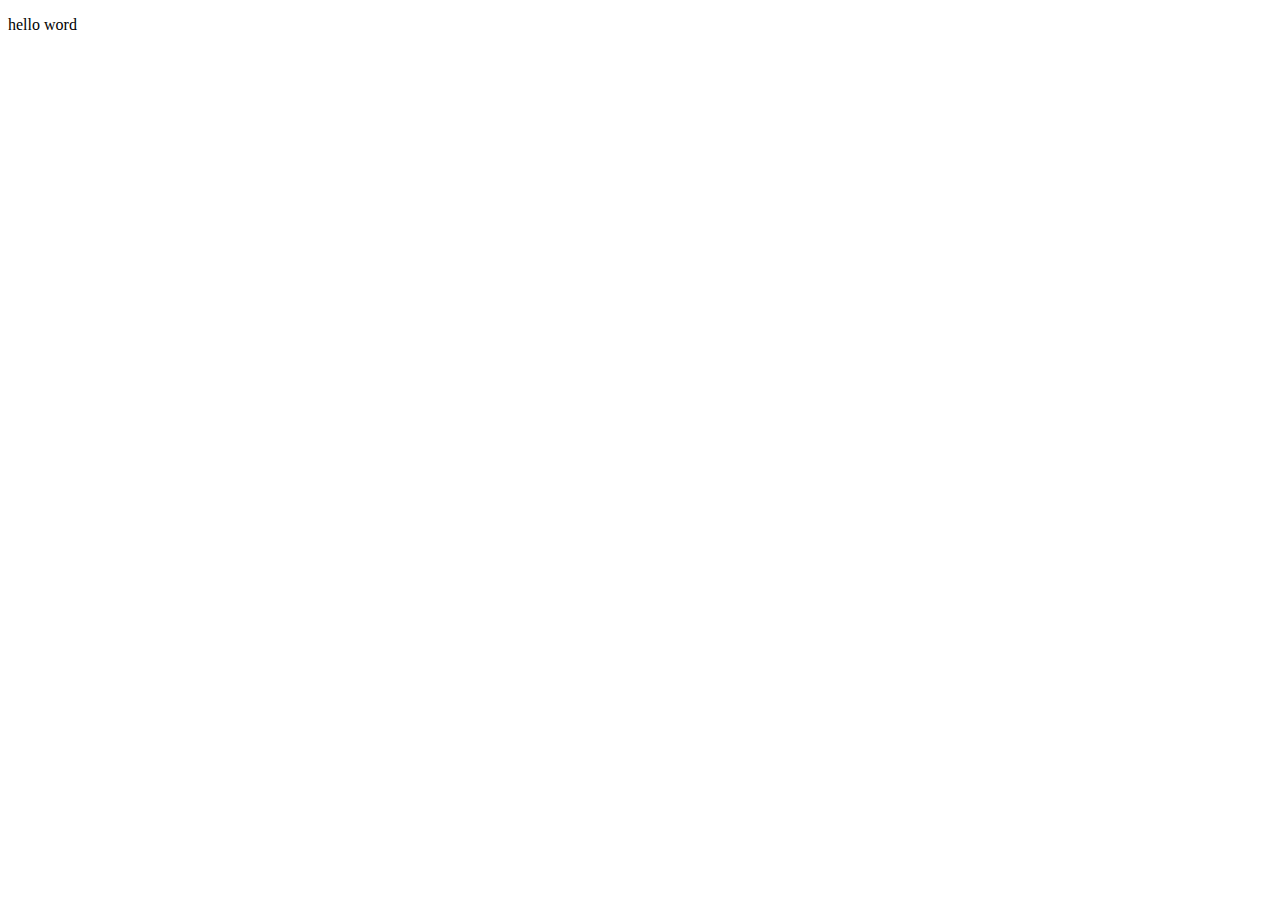
==== index.html @ 6ace619e "init" ====
<!DOCTYPE html>
<html lang="en">
<head>
    <meta charset="UTF-8">
    <meta name="viewport" content="width=device-width, initial-scale=1.0">
    <title>Document</title>
</head>
<body>
    <P>hello word</P>
</body>
</html>
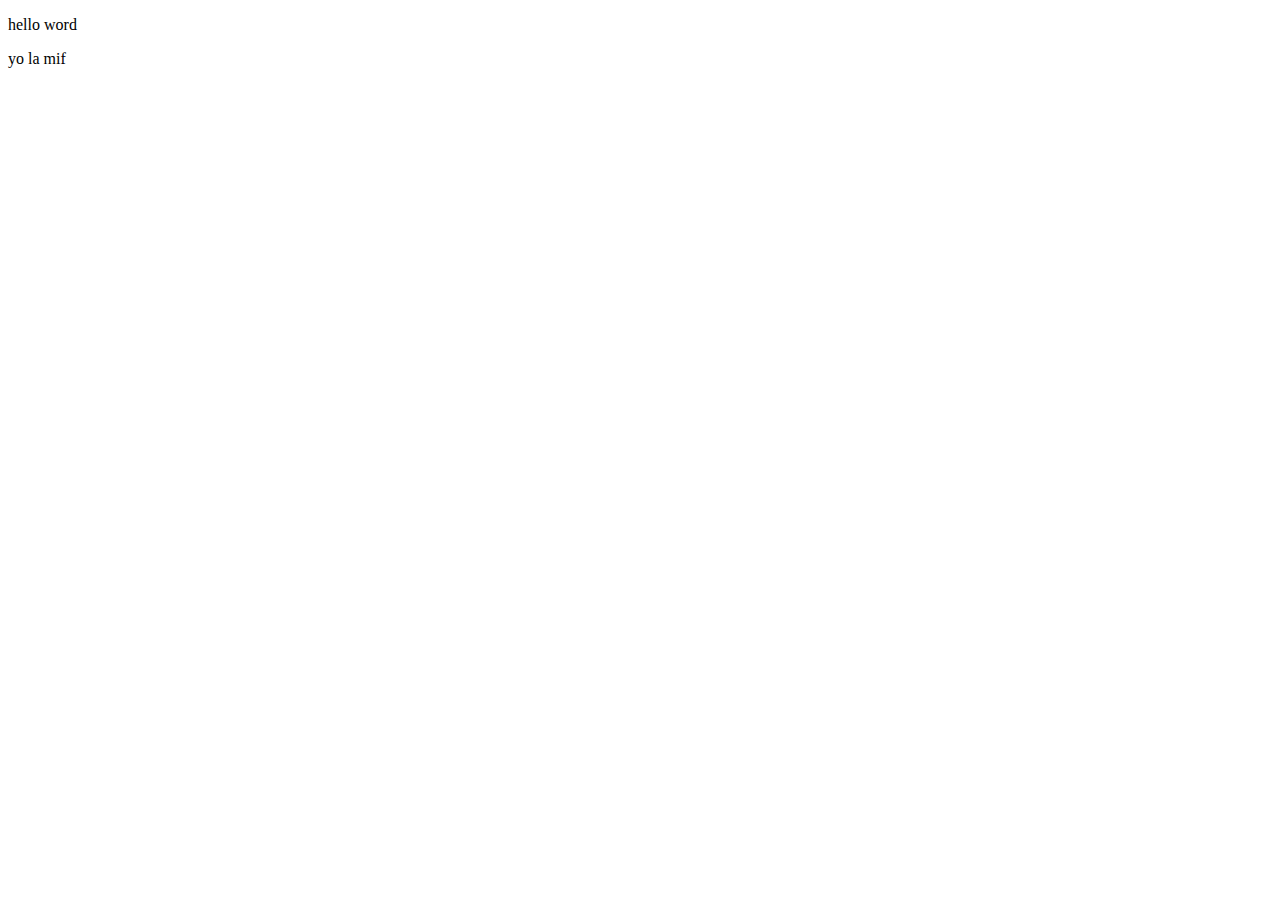
==== commit 219337fe: "init 2" ====
--- a/index.html
+++ b/index.html
@@ -7,5 +7,6 @@
 </head>
 <body>
     <P>hello word</P>
+    <p>yo la mif</p>
 </body>
 </html>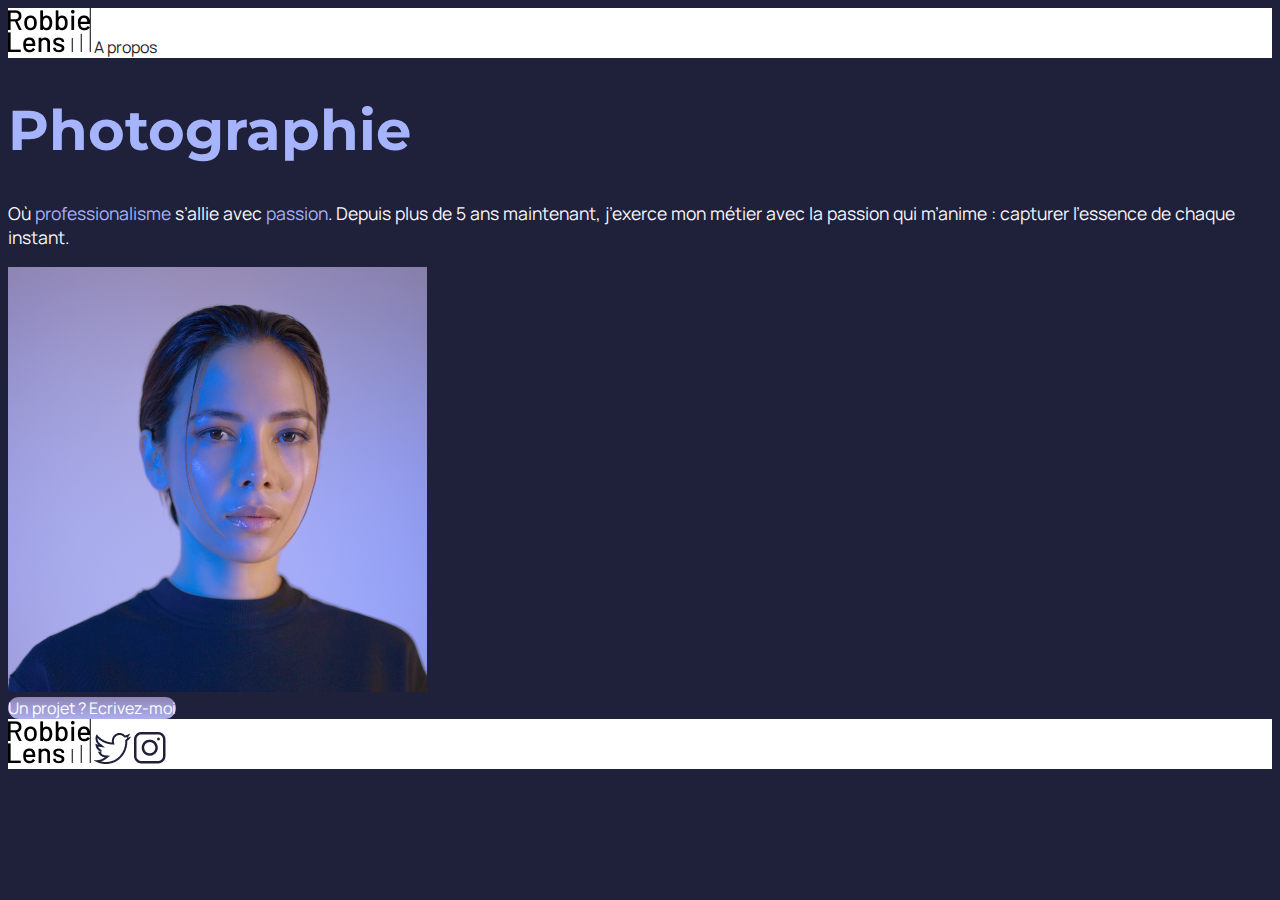
==== commit 321282d5: "init" ====
--- a/index.html
+++ b/index.html
@@ -1,12 +1,57 @@
 <!DOCTYPE html>
-<html lang="en">
-<head>
-    <meta charset="UTF-8">
-    <meta name="viewport" content="width=device-width, initial-scale=1.0">
-    <title>Document</title>
-</head>
-<body>
-    <P>hello word</P>
-    <p>yo la mif</p>
-</body>
-</html>+<html lang="fr">
+  <head>
+    <meta charset="UTF-8" />
+    <meta name="viewport" content="width=device-width, initial-scale=1.0" />
+    <title>Acceuil-Robbie Lens Photographie</title>
+    <link href="style.css" rel="stylesheet" />
+
+    <link rel="preconnect" href="https://fonts.googleapis.com" />
+    <link rel="preconnect" href="https://fonts.gstatic.com" crossorigin />
+    <link
+      href="https://fonts.googleapis.com/css2?family=Montserrat:ital,wght@0,100..900;1,100..900&display=swap"
+      rel="stylesheet"
+    />
+
+    <link rel="preconnect" href="https://fonts.googleapis.com" />
+    <link rel="preconnect" href="https://fonts.gstatic.com" crossorigin />
+    <link
+      href="https://fonts.googleapis.com/css2?family=Manrope:wght@200..800&family=Montserrat:ital,wght@0,100..900;1,100..900&display=swap"
+      rel="stylesheet"
+    />
+  </head>
+  <body>
+    <div class="entete">
+      <a href="index.html">
+        <img src="img/logo.png" alt="logo-Robbie-Lens" />
+      </a>
+      <a href="dossier-demo/a-propos.html">A propos</a>
+    </div>
+    <h1>Photographie</h1>
+    <p>
+      Où <em>professionalisme</em> s’allie avec <em>passion</em>. Depuis plus de
+      5 ans maintenant, j’exerce mon métier avec la passion qui m’anime :
+      capturer l’essence de chaque instant.
+    </p>
+
+    <img
+      src="img/robbie-lens.png"
+      alt="robbie-lens"
+      title="jolie n'est ce pas!"
+    />
+    <div>
+        <a href="" class="cta">Un projet ? Ecrivez-moi</a>
+    </div>
+    <div class="pied-page">
+      <a href="../index.html">
+        <img src="../img/logo.png" alt="logo-Robbie-Lens" />
+      </a>
+      <a href="https://twitter.com/" target="_blank">
+        <img src="../img/twitter.png" alt="logo_twitter" />
+      </a>
+      <a href="https://www.instagram.com" target="_blank">
+        <img src="../img/instagram.png" alt="logo_instagram" />
+      </a>
+    </div>
+  </body>
+</html>
--- a/style.css
+++ b/style.css
@@ -0,0 +1,38 @@
+body {
+    font-family: 'Manrope', sans-serif;
+    font-size: 1em;
+    background-color: #1F2039;
+  }
+  
+a{
+    color: #242424;
+    text-decoration: none;
+}
+em{
+    color: #A5B4FC;
+    font-style: normal;
+}
+h1{
+    font-size: 3.5em;
+    color: #A5B4FC;
+    font-family: "Montserrat", sans-serif;
+}
+p{
+    font-size: 1.1em;
+    color:#F9F8FF;
+}
+.entete ,.pied-page{
+    background-color: white;
+}
+ li, h2{
+    color:#F9F8FF;
+}
+.cta{
+    background: linear-gradient(#8E86B5,#ACAEED);
+    color: white;
+    border-radius: 50px;
+}
+.content-a-propos{
+    border-right: 1px solid #8e86b5;
+    border-bottom: 1px solid #8e86b5;
+}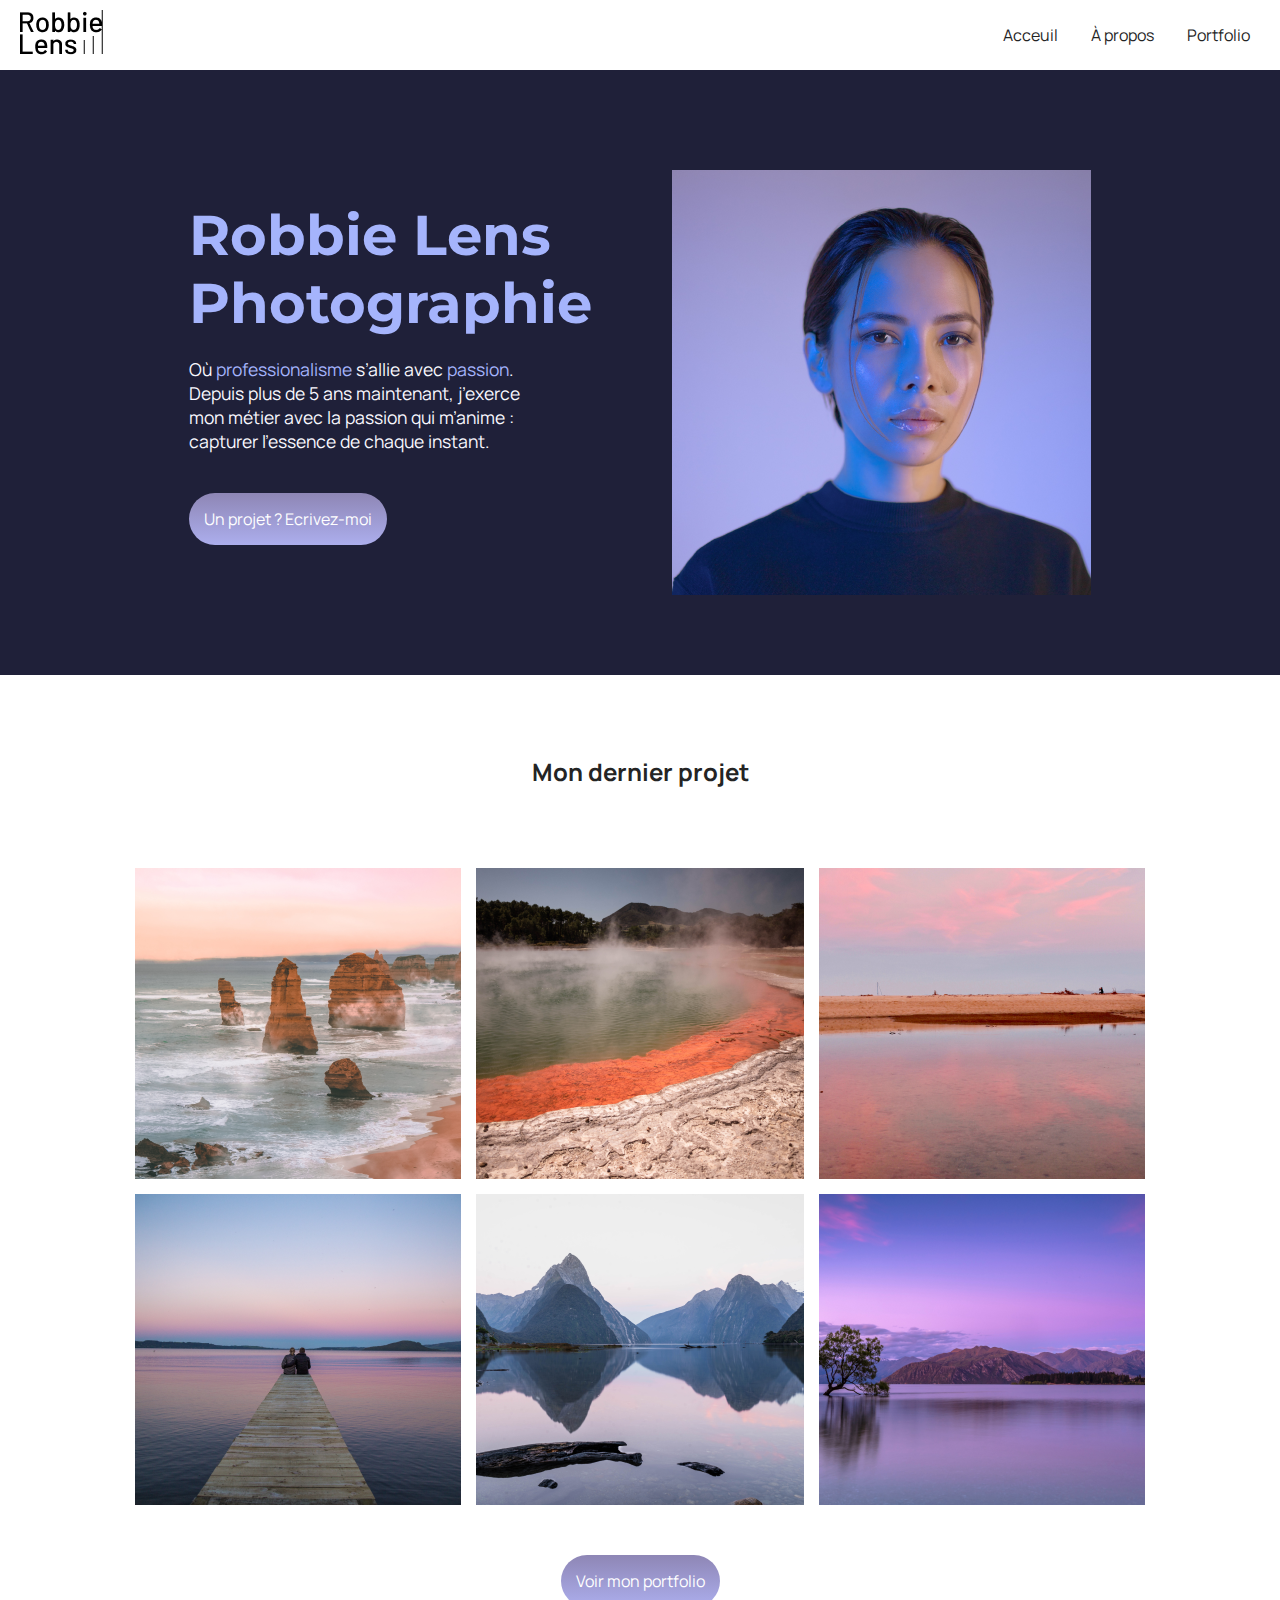
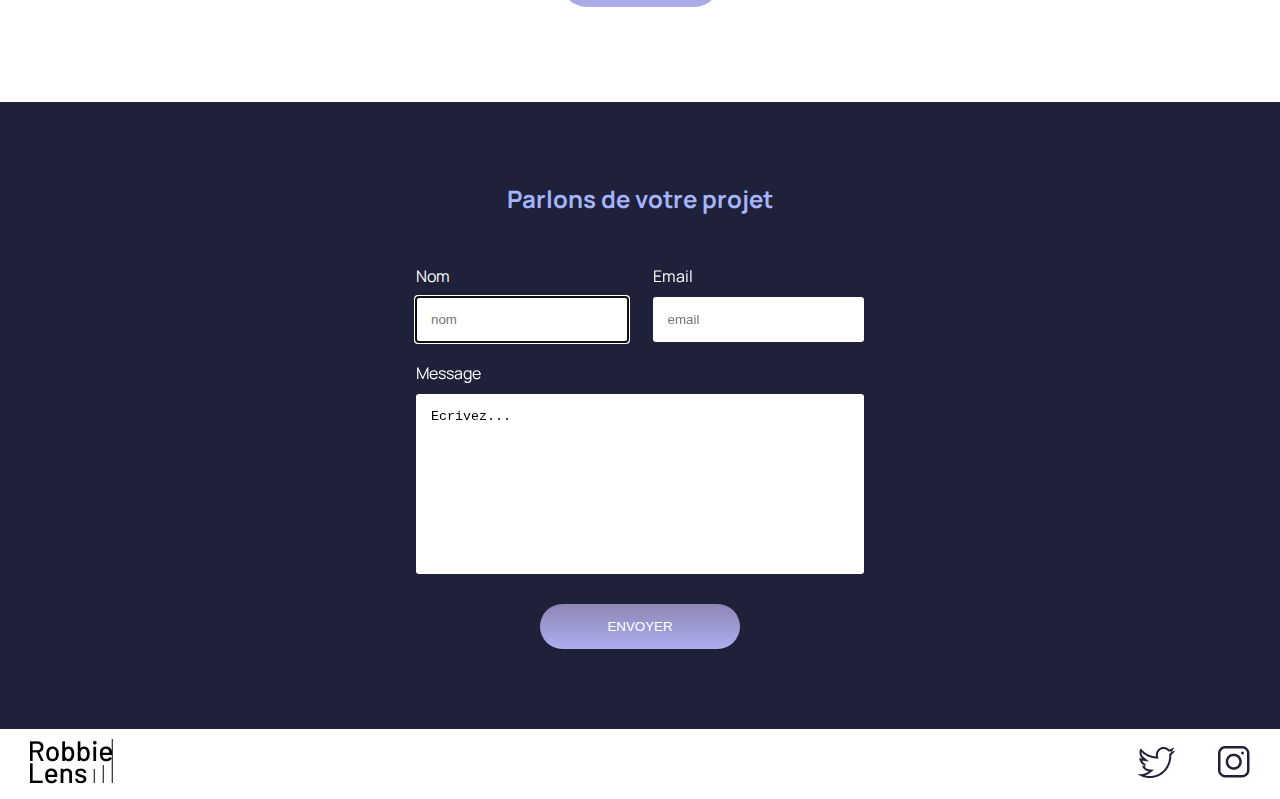
==== commit 3927f241: "modif basé sur maquette" ====
--- a/index.html
+++ b/index.html
@@ -4,7 +4,8 @@
     <meta charset="UTF-8" />
     <meta name="viewport" content="width=device-width, initial-scale=1.0" />
     <title>Acceuil-Robbie Lens Photographie</title>
-    <link href="style.css" rel="stylesheet" />
+    <link href="styles/index.css" rel="stylesheet" />
+    <link rel="stylesheet" href="styles/style.css">
 
     <link rel="preconnect" href="https://fonts.googleapis.com" />
     <link rel="preconnect" href="https://fonts.gstatic.com" crossorigin />
@@ -20,38 +21,90 @@
       rel="stylesheet"
     />
   </head>
+
   <body>
-    <div class="entete">
-      <a href="index.html">
-        <img src="img/logo.png" alt="logo-Robbie-Lens" />
-      </a>
-      <a href="dossier-demo/a-propos.html">A propos</a>
-    </div>
-    <h1>Photographie</h1>
-    <p>
-      Où <em>professionalisme</em> s’allie avec <em>passion</em>. Depuis plus de
-      5 ans maintenant, j’exerce mon métier avec la passion qui m’anime :
-      capturer l’essence de chaque instant.
-    </p>
 
-    <img
-      src="img/robbie-lens.png"
-      alt="robbie-lens"
-      title="jolie n'est ce pas!"
-    />
-    <div>
-        <a href="" class="cta">Un projet ? Ecrivez-moi</a>
-    </div>
-    <div class="pied-page">
-      <a href="../index.html">
-        <img src="../img/logo.png" alt="logo-Robbie-Lens" />
-      </a>
-      <a href="https://twitter.com/" target="_blank">
-        <img src="../img/twitter.png" alt="logo_twitter" />
-      </a>
-      <a href="https://www.instagram.com" target="_blank">
-        <img src="../img/instagram.png" alt="logo_instagram" />
-      </a>
-    </div>
+    <header>
+        <nav>
+            <a href="index.html">
+                <img src="img/logo.png" alt="logo-Robbie-Lens" />
+            </a>
+            <div>
+              <a href="index.html">Acceuil</a>
+              <a href="a-propos.html">À propos</a>
+              <a href="portfolio.html">Portfolio</a>
+            </div>
+        </nav>
+    </header>
+
+    <main>
+      <section class="acceuil-introd">
+        <div>
+          <h1>Robbie Lens Photographie</h1>
+          <p>
+                Où <em>professionalisme</em> s’allie avec <em>passion</em>. <br> Depuis plus
+                de 5 ans maintenant, j’exerce <br> mon métier avec la passion qui m’anime : <br>
+                capturer l’essence de chaque instant.
+          </p>
+          <div>
+            <a href="#contact" class="cta">Un projet ? Ecrivez-moi</a>
+          </div>
+        </div>
+        <img src="img/robbie-lens.png" alt="robbie-lens" title="jolie n'est ce pas!">
+      </section>
+
+      <section class="acceuil-photos">
+        <h2>Mon dernier projet</h2>
+        <div>
+          <img src="img/acceuil/element-1.png" alt="Twelve apostles - Australie" >
+          <img src="img/acceuil/element-2.png" alt="Wai-O-Tapu - Nouvelle-Zélande" >
+          <img src="img/acceuil/element-3.png" alt="Parc National d’Abel Tasman - Nouvelle-Zélande" >
+      </div>
+      <div>
+          <img src="img/acceuil/element-4.png" alt="Lac Rotorua - Nouvelle-Zélande" >
+          <img src="img/acceuil/element-5.png" alt="Milford Sound - Nouvelle-Zélande" >
+          <img src="img/acceuil/element-6.png" alt="Lac Wanaka - Nouvelle-Zélande" >
+      </div>
+      <div>
+        <a href="portfolio.html" class="cta">Voir mon portfolio</a>
+      </div>
+      </section>
+
+      <section id="contact" class="sect-contact">
+        <h2>Parlons de votre projet</h2>
+        <form action="" method="get">
+          <div class="content-formulaire">
+            <div class="form-nom">
+              <label for="nom">Nom</label>
+              <input type="text" name="nom" id="nom" placeholder="nom" required maxlength="25" autofocus>
+            </div>
+            <div class="form-email">
+              <label for="email">Email</label>
+              <input type="email" name="email" id="email" placeholder="email" required>
+            </div>
+          </div>
+          <label for="message">Message</label>
+          <textarea name="message" id="message" rows="10">Ecrivez...</textarea>
+          <input type="submit" value="ENVOYER" class="cta">
+        </form>
+      </section>
+    </main>
+
+    <footer>      
+        <a href="../index.html">
+          <img src="../img/logo.png" alt="logo-Robbie-Lens" />
+        </a>
+        <div>
+          <a href="https://twitter.com/" target="_blank" class="icon">
+            <img src="../img/twitter.png" alt="logo_twitter" />
+          </a>
+          <a href="https://www.instagram.com" target="_blank" class="icon">
+            <img src="../img/instagram.png" alt="logo_instagram" />
+          </a>
+        </div>
+
+    </footer>
+
   </body>
+
 </html>
--- a/styles/index.css
+++ b/styles/index.css
@@ -0,0 +1,106 @@
+.acceuil-introd{
+    display: flex;
+    flex-direction: row;
+    width: 50%;
+    align-items: center;
+    justify-content: center;
+    margin: auto;
+    gap: 80px;
+}
+.acceuil-introd img{
+    margin-top: 20px;
+}
+.acceuil-photos {
+    background-color: white;
+    padding: 80px;
+
+  }
+  .acceuil-photos h2 {
+    color: #242424;
+    text-align: center;
+    margin-bottom: 80px;
+  }
+  
+  .acceuil-photos div {
+    display: flex;
+    flex-direction: row;
+    gap: 15px;
+    justify-content: center;
+    margin-bottom: 15px;
+  }
+  /* section contact */
+  section.sect-contact h2{
+    margin-bottom: 50px;
+    text-align: center;
+    color: #A5B4FC;
+  }
+
+  form {
+    display: flex;
+    flex-direction: column;
+    width: 40%;
+    margin: auto;
+    color: white;
+  }
+  
+  .content-formulaire {
+    display: flex;
+    flex-direction: row;
+    gap: 25px;
+  }
+  
+  .form-nom, .form-email {
+    flex: 1;
+    display: flex;
+    flex-direction: column;
+    margin-bottom: 20px;
+  }
+  
+  input,
+  textarea {
+    padding: 15px;
+    border-radius: 3px;
+    border: none;
+  }  
+  label {
+    margin-bottom: 10px;
+  }
+  textarea{
+    resize: none;
+  }
+  input[type='submit'] {
+    width: 200px;
+    margin: auto;
+    margin-top: 30px;
+  }
+  /* responsive */
+  @media screen and (max-width:1115px){
+    .acceuil-introd, form{
+      max-width: 1000px;
+    }
+  }
+  
+@media screen and (max-width:996px) {
+
+  .acceuil-introd{
+    flex-direction: column-reverse;  
+  }
+  section.acceuil-photos div{
+    flex-direction: column;
+  }
+  .sect-contact {
+    padding: 50px 20px;
+  }
+  section.sect-contact form .cta{
+    width: 150px;
+  } 
+
+  .content-formulaire {
+    flex-direction: column;
+    gap: 0;
+  }
+  .acceuil-introd img {
+    width: 150%;
+  }
+ }
+ --- a/styles/style.css
+++ b/styles/style.css
@@ -0,0 +1,101 @@
+*{
+    margin: 0;
+}
+body {
+    font-family: 'Manrope', sans-serif;
+    font-size: 1em;
+    background-color: #1F2039;
+  }
+  
+a{
+    color: #242424;
+    text-decoration: none;
+}
+em{
+    color: #A5B4FC;
+    font-style: normal;
+}
+h1{
+    font-size: 3.5em;
+    color: #A5B4FC;
+    font-family: "Montserrat", sans-serif;
+}
+p{
+    font-size: 1.1em;
+    color:#F9F8FF;
+    margin-bottom: 5px;
+    margin-top: 20px;
+}
+header, footer{
+    background-color: white;
+    padding: 20px , 50px , 20px , 50px;
+}
+ li, h2{
+    color:#F9F8FF;
+}
+.cta{
+    display: inline-block;
+    background: linear-gradient(#8E86B5,#ACAEED);
+    color: white;
+    border-radius: 50px;
+    padding: 15px;
+    margin-top: 35px;
+    text-align: center;
+    
+}
+
+a:hover{
+    text-decoration: underline;
+}
+a[class="cta"]:hover{
+    background: linear-gradient(#696484,#8788BA);
+    text-decoration: none;
+}
+.icon{
+    margin-right: 20px;
+}
+ .icon:hover{
+    opacity: 0.5;
+}
+section{
+    padding: 80px;
+}
+
+footer,
+nav {
+  display: flex;
+  flex-direction: row;
+  align-items: center;
+  justify-content: space-between;
+  padding: 10px;
+}
+nav a {
+    margin-right: 20px;
+    padding-left: 10px;
+  }
+
+footer a{
+    margin-left: 20px;
+  }
+
+@media screen and (max-width:1200px) {
+   h1{
+    font-size: 2em;
+   }
+}
+@media screen and (max-width: 996px) {
+    header nav {
+      flex-direction: column;
+      align-items: center;
+      justify-content: center;
+    }
+    header nav div{
+        display: contents;
+    }
+    header nav div a{
+        margin-top: 15px;
+    }
+    section{
+        padding: 80px;
+    }
+}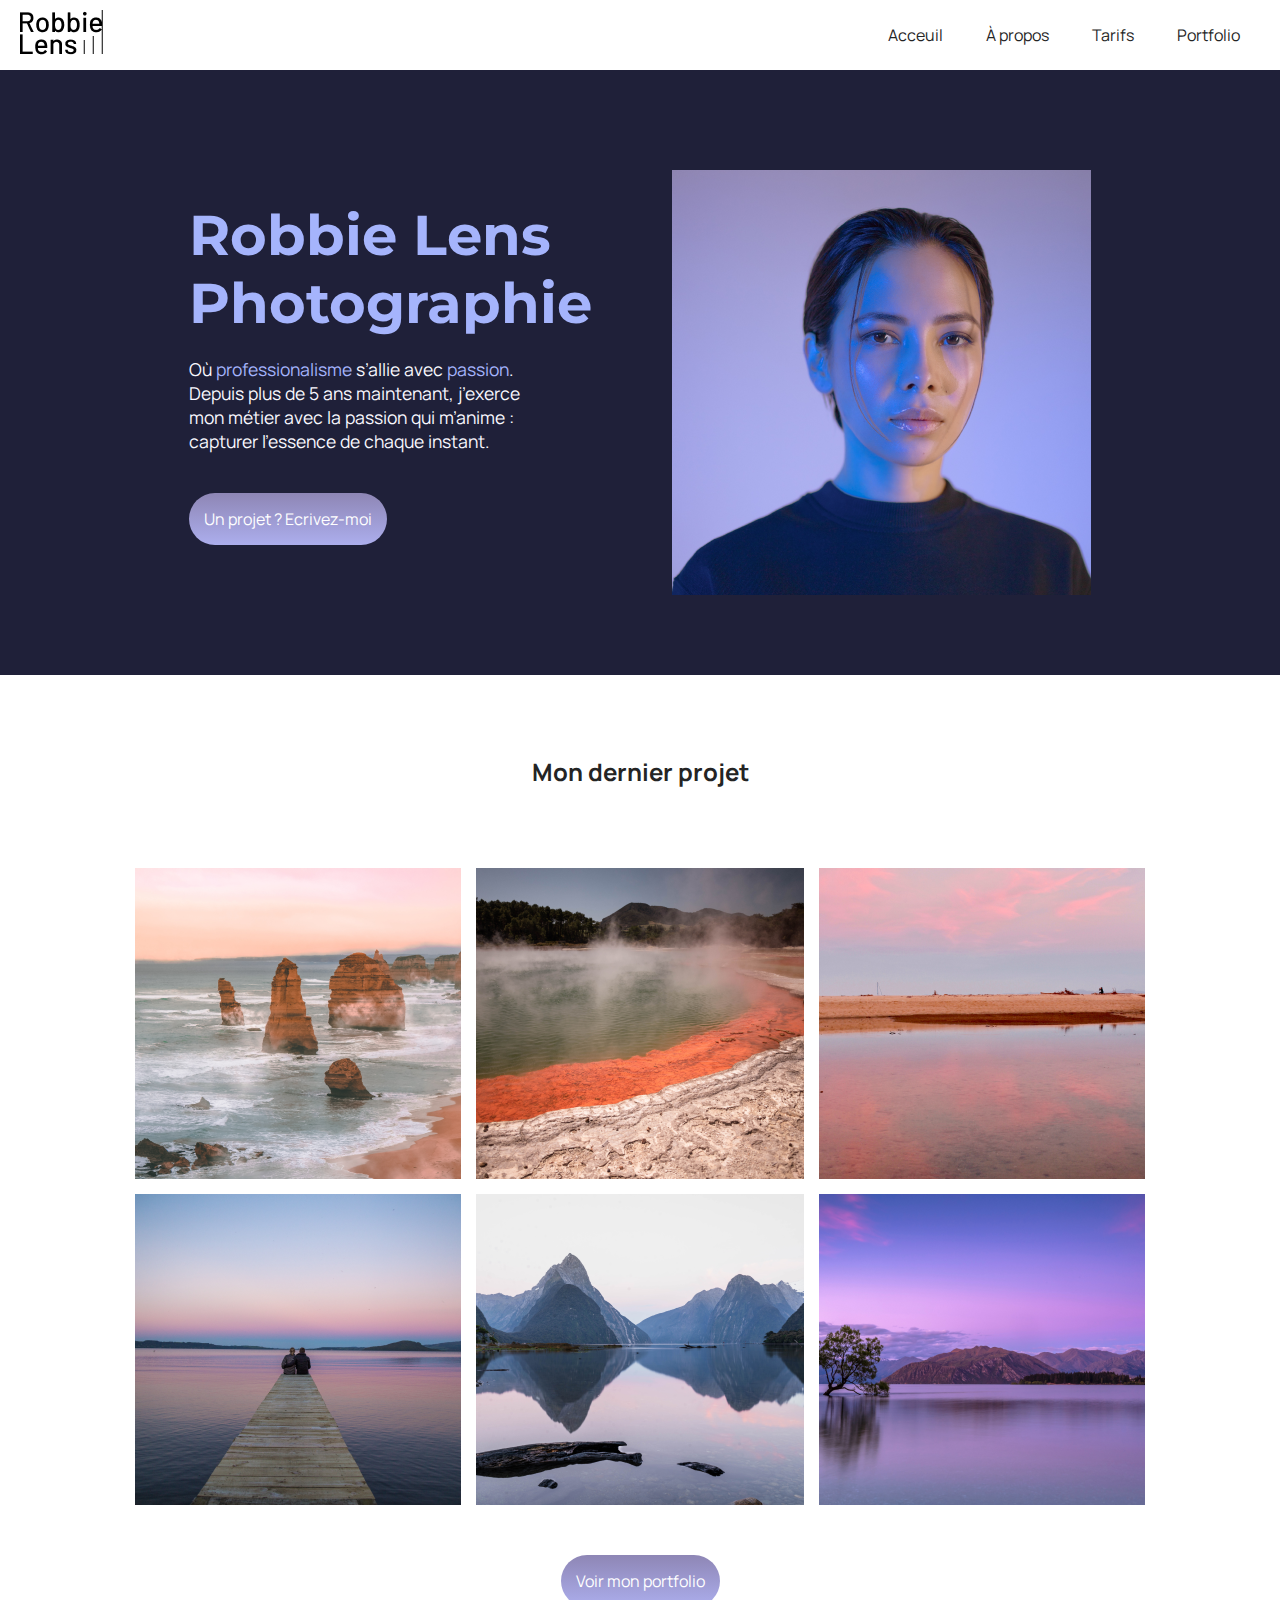
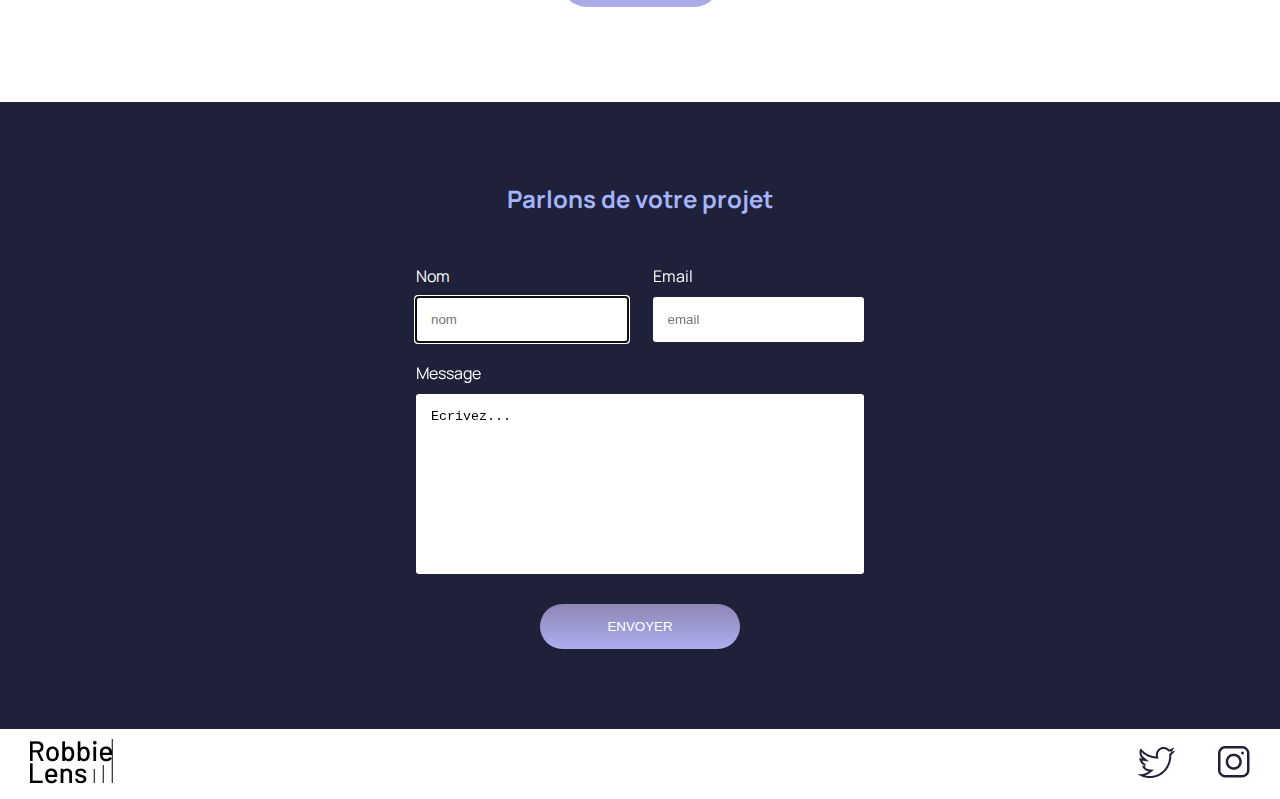
==== commit da395e1d: "nouvelle fonction" ====
--- a/index.html
+++ b/index.html
@@ -5,15 +5,13 @@
     <meta name="viewport" content="width=device-width, initial-scale=1.0" />
     <title>Acceuil-Robbie Lens Photographie</title>
     <link href="styles/index.css" rel="stylesheet" />
-    <link rel="stylesheet" href="styles/style.css">
-
+    <link rel="stylesheet" href="styles/style.css" />
     <link rel="preconnect" href="https://fonts.googleapis.com" />
     <link rel="preconnect" href="https://fonts.gstatic.com" crossorigin />
     <link
       href="https://fonts.googleapis.com/css2?family=Montserrat:ital,wght@0,100..900;1,100..900&display=swap"
       rel="stylesheet"
     />
-
     <link rel="preconnect" href="https://fonts.googleapis.com" />
     <link rel="preconnect" href="https://fonts.gstatic.com" crossorigin />
     <link
@@ -23,18 +21,18 @@
   </head>
 
   <body>
-
     <header>
-        <nav>
-            <a href="index.html">
-                <img src="img/logo.png" alt="logo-Robbie-Lens" />
-            </a>
-            <div>
-              <a href="index.html">Acceuil</a>
-              <a href="a-propos.html">À propos</a>
-              <a href="portfolio.html">Portfolio</a>
-            </div>
-        </nav>
+      <nav>
+        <a href="index.html">
+          <img src="img/logo.png" alt="logo-Robbie-Lens" />
+        </a>
+        <div>
+          <a href="index.html">Acceuil</a>
+          <a href="a-propos.html">À propos</a>
+          <a href="tarif.html">Tarifs</a>
+          <a href="portfolio.html">Portfolio</a>
+        </div>
+      </nav>
     </header>
 
     <main>
@@ -42,69 +40,103 @@
         <div>
           <h1>Robbie Lens Photographie</h1>
           <p>
-                Où <em>professionalisme</em> s’allie avec <em>passion</em>. <br> Depuis plus
-                de 5 ans maintenant, j’exerce <br> mon métier avec la passion qui m’anime : <br>
-                capturer l’essence de chaque instant.
+            Où <em>professionalisme</em> s’allie avec <em>passion</em>. <br />
+            Depuis plus de 5 ans maintenant, j’exerce <br />
+            mon métier avec la passion qui m’anime : <br />
+            capturer l’essence de chaque instant.
           </p>
           <div>
             <a href="#contact" class="cta">Un projet ? Ecrivez-moi</a>
           </div>
         </div>
-        <img src="img/robbie-lens.png" alt="robbie-lens" title="jolie n'est ce pas!">
+        <img
+          src="img/robbie-lens.png"
+          alt="robbie-lens"
+          title="jolie n'est ce pas!"
+        />
       </section>
-
+      <!-- *****************************************section realisation******************************* -->
       <section class="acceuil-photos">
         <h2>Mon dernier projet</h2>
         <div>
-          <img src="img/acceuil/element-1.png" alt="Twelve apostles - Australie" >
-          <img src="img/acceuil/element-2.png" alt="Wai-O-Tapu - Nouvelle-Zélande" >
-          <img src="img/acceuil/element-3.png" alt="Parc National d’Abel Tasman - Nouvelle-Zélande" >
-      </div>
-      <div>
-          <img src="img/acceuil/element-4.png" alt="Lac Rotorua - Nouvelle-Zélande" >
-          <img src="img/acceuil/element-5.png" alt="Milford Sound - Nouvelle-Zélande" >
-          <img src="img/acceuil/element-6.png" alt="Lac Wanaka - Nouvelle-Zélande" >
-      </div>
-      <div>
-        <a href="portfolio.html" class="cta">Voir mon portfolio</a>
-      </div>
+          <img
+            src="img/acceuil/element-1.png"
+            alt="Twelve apostles - Australie"
+          />
+          <img
+            src="img/acceuil/element-2.png"
+            alt="Wai-O-Tapu - Nouvelle-Zélande"
+          />
+          <img
+            src="img/acceuil/element-3.png"
+            alt="Parc National d’Abel Tasman - Nouvelle-Zélande"
+          />
+        </div>
+        <div>
+          <img
+            src="img/acceuil/element-4.png"
+            alt="Lac Rotorua - Nouvelle-Zélande"
+          />
+          <img
+            src="img/acceuil/element-5.png"
+            alt="Milford Sound - Nouvelle-Zélande"
+          />
+          <img
+            src="img/acceuil/element-6.png"
+            alt="Lac Wanaka - Nouvelle-Zélande"
+          />
+        </div>
+        <div>
+          <a href="portfolio.html" class="cta">Voir mon portfolio</a>
+        </div>
       </section>
-
+      <!-- **************************************section contact******************************* -->
       <section id="contact" class="sect-contact">
         <h2>Parlons de votre projet</h2>
         <form action="" method="get">
           <div class="content-formulaire">
             <div class="form-nom">
               <label for="nom">Nom</label>
-              <input type="text" name="nom" id="nom" placeholder="nom" required maxlength="25" autofocus>
+              <input
+                type="text"
+                name="nom"
+                id="nom"
+                placeholder="nom"
+                required
+                maxlength="25"
+                autofocus
+              />
             </div>
             <div class="form-email">
               <label for="email">Email</label>
-              <input type="email" name="email" id="email" placeholder="email" required>
+              <input
+                type="email"
+                name="email"
+                id="email"
+                placeholder="email"
+                required
+              />
             </div>
           </div>
           <label for="message">Message</label>
           <textarea name="message" id="message" rows="10">Ecrivez...</textarea>
-          <input type="submit" value="ENVOYER" class="cta">
+          <input type="submit" value="ENVOYER" class="cta" />
         </form>
       </section>
     </main>
 
-    <footer>      
-        <a href="../index.html">
-          <img src="../img/logo.png" alt="logo-Robbie-Lens" />
+    <footer>
+      <a href="../index.html">
+        <img src="../img/logo.png" alt="logo-Robbie-Lens" />
+      </a>
+      <div>
+        <a href="https://twitter.com/" target="_blank" class="icon">
+          <img src="../img/twitter.png" alt="logo_twitter" />
         </a>
-        <div>
-          <a href="https://twitter.com/" target="_blank" class="icon">
-            <img src="../img/twitter.png" alt="logo_twitter" />
-          </a>
-          <a href="https://www.instagram.com" target="_blank" class="icon">
-            <img src="../img/instagram.png" alt="logo_instagram" />
-          </a>
-        </div>
-
+        <a href="https://www.instagram.com" target="_blank" class="icon">
+          <img src="../img/instagram.png" alt="logo_instagram" />
+        </a>
+      </div>
     </footer>
-
   </body>
-
 </html>
--- a/styles/index.css
+++ b/styles/index.css
@@ -34,7 +34,6 @@
     text-align: center;
     color: #A5B4FC;
   }
-
   form {
     display: flex;
     flex-direction: column;
@@ -42,20 +41,17 @@
     margin: auto;
     color: white;
   }
-  
   .content-formulaire {
     display: flex;
     flex-direction: row;
     gap: 25px;
   }
-  
   .form-nom, .form-email {
     flex: 1;
     display: flex;
     flex-direction: column;
     margin-bottom: 20px;
   }
-  
   input,
   textarea {
     padding: 15px;
@@ -79,9 +75,7 @@
       max-width: 1000px;
     }
   }
-  
 @media screen and (max-width:996px) {
-
   .acceuil-introd{
     flex-direction: column-reverse;  
   }
@@ -94,7 +88,6 @@
   section.sect-contact form .cta{
     width: 150px;
   } 
-
   .content-formulaire {
     flex-direction: column;
     gap: 0;
--- a/styles/style.css
+++ b/styles/style.css
@@ -1,3 +1,4 @@
+/* style appliqué sur toute les autres pages */
 *{
     margin: 0;
 }
@@ -39,11 +40,10 @@
     color: white;
     border-radius: 50px;
     padding: 15px;
-    margin-top: 35px;
+    margin-top: 35px; 
     text-align: center;
     
 }
-
 a:hover{
     text-decoration: underline;
 }
@@ -60,7 +60,6 @@
 section{
     padding: 80px;
 }
-
 footer,
 nav {
   display: flex;
@@ -70,14 +69,13 @@
   padding: 10px;
 }
 nav a {
-    margin-right: 20px;
+    margin-right: 30px;
     padding-left: 10px;
   }
-
 footer a{
     margin-left: 20px;
   }
-
+  /* responsive */
 @media screen and (max-width:1200px) {
    h1{
     font-size: 2em;
